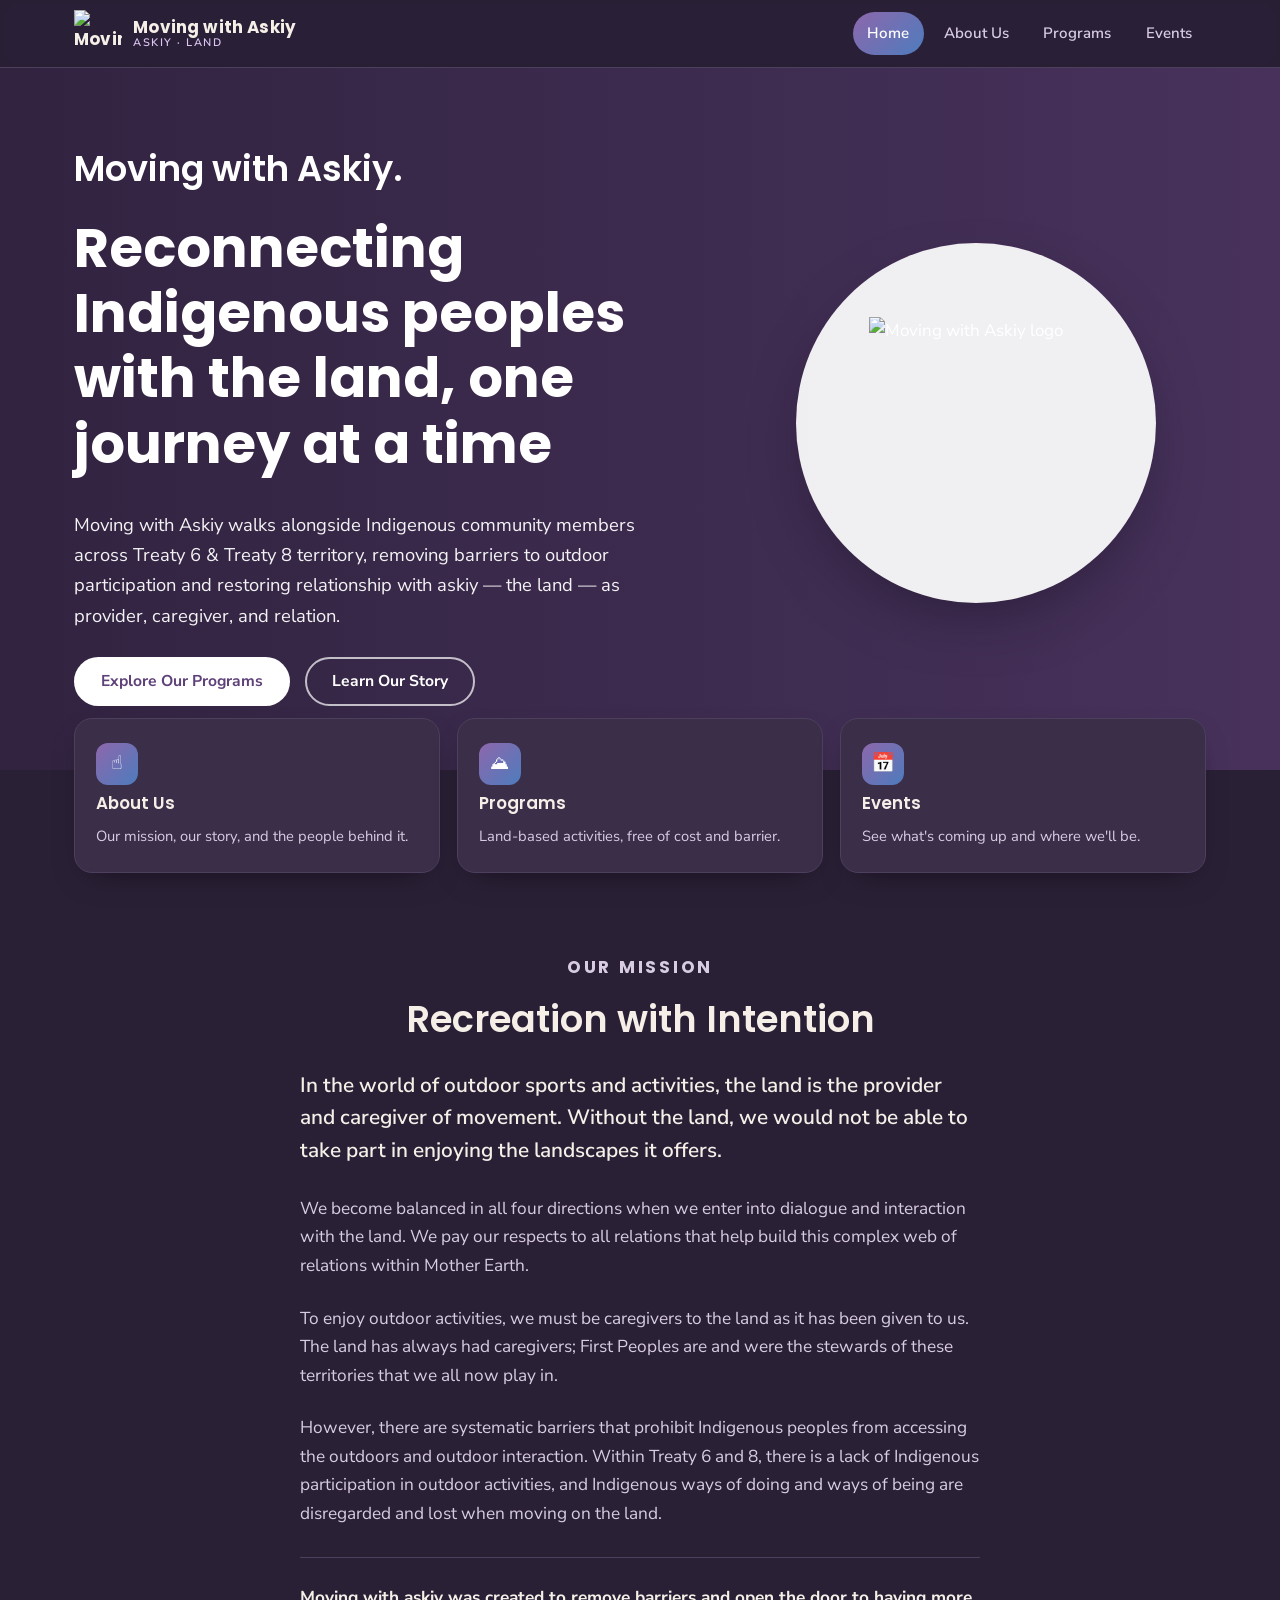
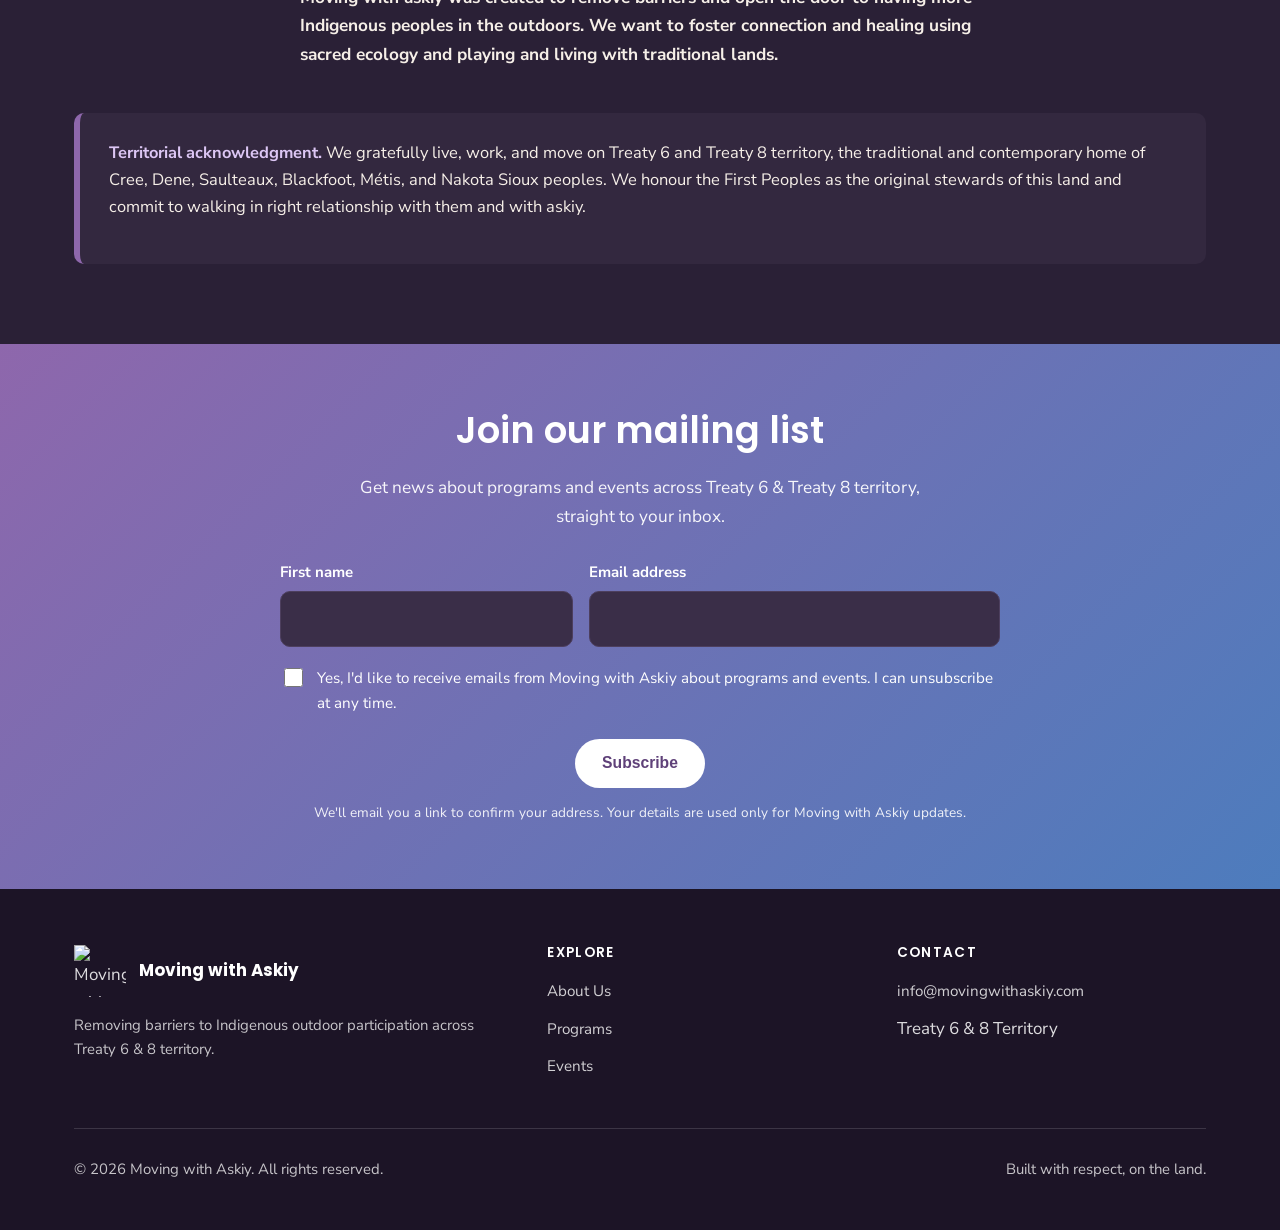
==== index.html @ f3b45a0d "Add site pages with mailing list sign-up - Add Home, About, Programs, Events and 404 pages sharing o" ====
<!DOCTYPE html>
<html lang="en">
<head>
<meta charset="UTF-8">
<meta name="viewport" content="width=device-width, initial-scale=1.0">
<title>Moving with Askiy — Reconnecting with the Land</title>
<meta name="description" content="Moving with Askiy removes barriers to Indigenous outdoor participation across Treaty 6 &amp; 8 territory, restoring Indigenous ways of being on the land.">
<link rel="icon" href="images/logo.png">
<link rel="preconnect" href="https://fonts.googleapis.com">
<link rel="preconnect" href="https://fonts.gstatic.com" crossorigin>
<link href="https://fonts.googleapis.com/css2?family=Poppins:wght@600;700&family=Nunito+Sans:wght@400;600;700;800&display=swap" rel="stylesheet">
<link rel="stylesheet" href="css/style.css">
</head>
<body>
<a class="skip-link" href="#main">Skip to main content</a>

<header class="site-header">
  <div class="container nav-wrap">
    <a class="brand" href="index.html">
      <img class="brand__logo" src="images/logo.png" alt="Moving with Askiy logo: a feather and mountain inside a circle, in a purple-to-blue gradient">
      <span class="brand__text-lines">
        Moving with Askiy
        <small>askiy &middot; land</small>
      </span>
    </a>
    <button class="nav-toggle" aria-expanded="false" aria-controls="primary-navigation" aria-label="Toggle navigation menu">
      <span></span><span></span><span></span>
    </button>
    <nav class="main-nav" id="primary-navigation" aria-label="Primary">
      <ul>
        <li><a href="index.html">Home</a></li>
        <li><a href="about.html">About Us</a></li>
        <li><a href="programs.html">Programs</a></li>
        <li><a href="events.html">Events</a></li>
      </ul>
    </nav>
  </div>
</header>

<main id="main">

  <!-- Hero ------------------------------------------------------------ -->
  <section class="hero">
    <div class="container hero__inner">
      <div class="hero__copy">
        <p class="hero__tagline">Moving with Askiy.</p>
        <h1>Reconnecting Indigenous peoples with the land, one journey at a time</h1>
        <p class="hero__lede">
          Moving with Askiy walks alongside Indigenous community members across
          Treaty&nbsp;6 &amp; Treaty&nbsp;8 territory, removing barriers to outdoor
          participation and restoring relationship with askiy &mdash; the land &mdash;
          as provider, caregiver, and relation.
        </p>
        <div class="hero__cta">
          <a class="btn btn--on-dark" href="programs.html">Explore Our Programs</a>
          <a class="btn btn--ghost-on-dark" href="about.html">Learn Our Story</a>
        </div>
      </div>
      <div class="hero__logo-wrap">
        <div class="hero__logo">
          <img src="images/logo.png" alt="Moving with Askiy logo">
        </div>
      </div>
    </div>
  </section>

  <!-- Quick nav --------------------------------------------------------- -->
  <div class="container quick-nav" data-reveal>
    <div class="quick-nav__grid">
      <a class="quick-nav__card" href="about.html">
        <span class="quick-nav__icon" aria-hidden="true">&#9757;</span>
        <h3>About Us</h3>
        <p>Our mission, our story, and the people behind it.</p>
      </a>
      <a class="quick-nav__card" href="programs.html">
        <span class="quick-nav__icon" aria-hidden="true">&#9968;</span>
        <h3>Programs</h3>
        <p>Land-based activities, free of cost and barrier.</p>
      </a>
      <a class="quick-nav__card" href="events.html">
        <span class="quick-nav__icon" aria-hidden="true">&#128197;</span>
        <h3>Events</h3>
        <p>See what's coming up and where we'll be.</p>
      </a>
    </div>
  </div>

  <!-- Mission ------------------------------------------------------------- -->
  <section class="section">
    <div class="container">
      <div class="section__head" data-reveal>
        <p class="eyebrow eyebrow--dark">Our Mission</p>
        <h2>Recreation with Intention</h2>
      </div>
      <div class="mission" data-reveal>
        <p class="mission__lead">
          In the world of outdoor sports and activities, the land is the provider and
          caregiver of movement. Without the land, we would not be able to take part
          in enjoying the landscapes it offers.
        </p>
        <p>
          We become balanced in all four directions when we enter into dialogue and
          interaction with the land. We pay our respects to all relations that help
          build this complex web of relations within Mother Earth.
        </p>
        <p>
          To enjoy outdoor activities, we must be caregivers to the land as it has
          been given to us. The land has always had caregivers; First Peoples are and
          were the stewards of these territories that we all now play in.
        </p>
        <p>
          However, there are systematic barriers that prohibit Indigenous peoples from
          accessing the outdoors and outdoor interaction. Within Treaty&nbsp;6 and&nbsp;8,
          there is a lack of Indigenous participation in outdoor activities, and
          Indigenous ways of doing and ways of being are disregarded and lost when
          moving on the land.
        </p>
        <p class="mission__closing">
          Moving with askiy was created to remove barriers and open the door to having
          more Indigenous peoples in the outdoors. We want to
          foster connection and healing using sacred ecology and playing and living
          with traditional lands.
        </p>
      </div>
      <div class="land-ack" data-reveal>
        <p class="mt-0">
          <strong>Territorial acknowledgment.</strong> We gratefully live, work, and
          move on Treaty&nbsp;6 and Treaty&nbsp;8 territory, the traditional and
          contemporary home of Cree, Dene, Saulteaux, Blackfoot, Métis, and Nakota
          Sioux peoples. We honour the First Peoples as the original stewards of
          this land and commit to walking in right relationship with them and
          with askiy.
        </p>
      </div>
    </div>
  </section>

  <!-- Values --------------------------------------------------------------- -->
 

  <!-- Mailing list sign-up ------------------------------------------------ -->
  <section class="signup" id="join" aria-labelledby="signup-title">
    <div class="container">
      <h2 id="signup-title">Join our mailing list</h2>
      <p class="signup__lede">Get news about programs and events across Treaty&nbsp;6 &amp; Treaty&nbsp;8 territory, straight to your inbox.</p>
      <form class="signup__form" data-signup novalidate>
        <div class="signup__row">
          <div>
            <label for="signup-name">First name</label>
            <input id="signup-name" name="firstName" type="text" autocomplete="given-name" maxlength="60" required aria-describedby="signup-name-error">
            <p class="signup__error" id="signup-name-error" hidden></p>
          </div>
          <div>
            <label for="signup-email">Email address</label>
            <input id="signup-email" name="email" type="email" inputmode="email" autocomplete="email" maxlength="254" required aria-describedby="signup-email-error">
            <p class="signup__error" id="signup-email-error" hidden></p>
          </div>
        </div>
        <div class="signup__hp" aria-hidden="true">
          <label>Leave this field empty <input name="website" type="text" tabindex="-1" autocomplete="off"></label>
        </div>
        <label class="signup__consent" for="signup-consent">
          <input id="signup-consent" name="consent" type="checkbox" required aria-describedby="signup-consent-error">
          <span class="signup__consent-text">Yes, I'd like to receive emails from Moving with Askiy about programs and events. I can unsubscribe at any time.</span>
        </label>
        <p class="signup__error" id="signup-consent-error" hidden></p>
        <div class="signup__actions">
          <button class="btn btn--on-dark" type="submit">Subscribe</button>
          <p class="signup__status" role="status" aria-live="polite" hidden></p>
          <p class="signup__fineprint">We'll email you a link to confirm your address. Your details are used only for Moving with Askiy updates.</p>
        </div>
      </form>
      <p class="signup__success" role="status" tabindex="-1" hidden></p>
    </div>
  </section>

</main>

<footer class="site-footer">
  <div class="container">
    <div class="footer-grid">
      <div>
        <div class="footer-brand">
          <img src="images/logo.png" alt="Moving with Askiy logo">
          <span>Moving with Askiy</span>
        </div>
        <p>Removing barriers to Indigenous outdoor participation across Treaty 6 &amp; 8 territory.</p>
      </div>
      <div>
        <h4>Explore</h4>
        <ul>
          <li><a href="about.html">About Us</a></li>
          <li><a href="programs.html">Programs</a></li>
          <li><a href="events.html">Events</a></li>
        </ul>
      </div>
      <div>
        <h4>Contact</h4>
        <ul>
          <li><a href="mailto:info@movingwithaskiy.com">info@movingwithaskiy.com</a></li>
          <li>Treaty 6 &amp; 8 Territory</li>
        </ul>
      </div>
    </div>
    <div class="footer-bottom">
      <p>&copy; <span id="year">2026</span> Moving with Askiy. All rights reserved.</p>
      <p>Built with respect, on the land.</p>
    </div>
  </div>
</footer>

<script src="js/main.js"></script>
</body>
</html>
---- css/style.css ----
/* ==========================================================================
   Moving with Askiy — stylesheet
   Palette: purple #8e67ac, blue #4d7cbd, gradient between the two.
   ========================================================================== */

:root {
  /* Brand palette (as specified) */
  --purple: #8e67ac;
  --blue: #4d7cbd;
  --gradient: linear-gradient(135deg, var(--purple) 0%, var(--blue) 100%);
  --gradient-soft: linear-gradient(135deg, rgba(142, 103, 172, 0.12) 0%, rgba(77, 124, 189, 0.12) 100%);

  /* Deeper tones derived from the brand colors, used where text needs
     AA contrast on light backgrounds (buttons, links, headings). */
  --purple-deep: #5f4179;
  --blue-deep: #2f527f;

  /* Page colors: a deep plum page with warm cream text. This is a dark theme,
     so every text and surface color below is chosen against the plum. To try
     another palette, change only this block (theme-preview.html shows options). */
  --ink: #f6efe8;                      /* main text (warm cream) */
  --ink-soft: #d8cce3;                 /* secondary text */
  --bg: #2a2036;                       /* page background */
  --bg-glass: rgba(42, 32, 54, 0.92);  /* sticky header, slightly see-through */
  --sand: #33283f;                     /* alternating sections, callouts */
  --sand-line: #4d3f5e;
  --surface: #3a2e48;                  /* cards and form fields */
  --line: #4d3f5e;                     /* hairlines and card borders */
  --footer-bg: #1c1426;                /* darker plum, sets the footer apart */

  /* Text accent used on the page background (links, eyebrows, labels). */
  --accent: #dcc6f4;
  --accent-hover: #b9d0f5;

  --shadow: 0 12px 32px -16px rgba(0, 0, 0, 0.6);
  --shadow-sm: 0 4px 14px -8px rgba(0, 0, 0, 0.5);
  --radius: 18px;
  --radius-sm: 10px;
  --content-width: 1180px;
  --focus-ring: 3px solid #dcc6f4;
  color-scheme: dark; /* scrollbars and built-in form controls match the plum page */
}

*,
*::before,
*::after {
  box-sizing: border-box;
}

html {
  scroll-behavior: smooth;
  -webkit-text-size-adjust: 100%;
}

@media (prefers-reduced-motion: reduce) {
  html {
    scroll-behavior: auto;
  }
  *,
  *::before,
  *::after {
    animation-duration: 0.001ms !important;
    animation-iteration-count: 1 !important;
    transition-duration: 0.001ms !important;
    scroll-behavior: auto !important;
  }
}

body {
  margin: 0;
  font-family: "Nunito Sans", "Segoe UI", system-ui, -apple-system, sans-serif;
  color: var(--ink);
  background: var(--bg);
  line-height: 1.65;
  font-size: 1.0625rem;
}

h1, h2, h3, h4 {
  font-family: "Poppins", "Segoe UI", system-ui, sans-serif;
  line-height: 1.2;
  margin: 0 0 0.6em;
  color: var(--ink);
  font-weight: 600;
}

h1 { font-size: clamp(2.1rem, 4.5vw, 3.4rem); font-weight: 700; }
h2 { font-size: clamp(1.6rem, 3vw, 2.3rem); }
h3 { font-size: 1.3rem; }

p { margin: 0 0 1.1em; }

a {
  color: var(--accent);
  text-decoration-thickness: 2px;
  text-underline-offset: 3px;
}

a:hover { color: var(--accent-hover); }

img { max-width: 100%; display: block; }

ul, ol { padding-left: 1.3em; }

:focus-visible {
  outline: var(--focus-ring);
  outline-offset: 3px;
  border-radius: 4px;
}

.container {
  width: 100%;
  max-width: var(--content-width);
  margin-inline: auto;
  padding-inline: 1.5rem;
}

/* Skip link ---------------------------------------------------------- */
.skip-link {
  position: absolute;
  left: 1rem;
  top: -60px;
  background: var(--footer-bg);
  color: #fff;
  padding: 0.7em 1.2em;
  border-radius: var(--radius-sm);
  z-index: 1000;
  transition: top 0.2s ease;
}
.skip-link:focus {
  top: 1rem;
}

/* Header / Nav --------------------------------------------------------- */
.site-header {
  position: sticky;
  top: 0;
  z-index: 100;
  background: var(--bg-glass);
  backdrop-filter: saturate(160%) blur(10px);
  border-bottom: 1px solid var(--line);
}

.nav-wrap {
  display: flex;
  align-items: center;
  justify-content: space-between;
  gap: 1rem;
  padding-block: 0.6rem;
}

.brand {
  display: flex;
  align-items: center;
  gap: 0.7rem;
  font-family: "Poppins", sans-serif;
  font-weight: 700;
  color: var(--ink);
  text-decoration: none;
  font-size: 1.05rem;
  letter-spacing: 0.01em;
}
.brand:hover { color: var(--ink); }

.brand__logo {
  height: 48px;
  width: 48px;
  object-fit: contain;
}

.brand__text-lines { display: flex; flex-direction: column; line-height: 1.15; }
.brand__text-lines small {
  font-family: "Nunito Sans", sans-serif;
  font-weight: 600;
  font-size: 0.68rem;
  letter-spacing: 0.14em;
  text-transform: uppercase;
  color: var(--accent);
}

.nav-toggle {
  display: none;
  background: none;
  border: 2px solid var(--purple);
  border-radius: var(--radius-sm);
  padding: 0.45rem 0.6rem;
  cursor: pointer;
}
.nav-toggle span {
  display: block;
  width: 22px;
  height: 2px;
  background: var(--ink);
  margin: 4px 0;
  border-radius: 2px;
}

.main-nav ul {
  list-style: none;
  display: flex;
  gap: 0.35rem;
  margin: 0;
  padding: 0;
  flex-wrap: wrap;
  align-items: center;
}

.main-nav a {
  display: inline-block;
  padding: 0.55rem 0.9rem;
  border-radius: 999px;
  color: var(--ink-soft);
  text-decoration: none;
  font-weight: 600;
  font-size: 0.94rem;
  transition: background 0.2s ease, color 0.2s ease;
}

.main-nav a:hover { background: var(--gradient-soft); color: var(--ink); }

.main-nav a[aria-current="page"] {
  background: var(--gradient);
  color: #fff;
}

.main-nav .btn { margin-left: 0.35rem; }

@media (max-width: 860px) {
  .nav-toggle { display: inline-flex; flex-direction: column; }
  .main-nav {
    position: absolute;
    inset-inline: 0;
    top: 100%;
    background: var(--bg);
    border-bottom: 1px solid var(--line);
    display: none;
    padding: 1rem 1.5rem 1.5rem;
  }
  .main-nav.is-open { display: block; }
  .main-nav ul { flex-direction: column; align-items: stretch; gap: 0.3rem; }
  .main-nav a { display: block; text-align: left; }
  .main-nav .btn { margin-left: 0; margin-top: 0.4rem; text-align: center; }
}

/* Buttons ---------------------------------------------------------------- */
.btn {
  display: inline-flex;
  align-items: center;
  justify-content: center;
  gap: 0.5em;
  padding: 0.85em 1.6em;
  border-radius: 999px;
  font-weight: 700;
  font-size: 0.98rem;
  text-decoration: none;
  border: 2px solid transparent;
  cursor: pointer;
  transition: transform 0.15s ease, box-shadow 0.15s ease, background 0.2s ease, color 0.2s ease;
  line-height: 1.2;
}
.btn:hover { transform: translateY(-2px); }

.btn--primary {
  background: var(--gradient);
  color: #fff;
  box-shadow: var(--shadow-sm);
}
.btn--primary:hover { color: #fff; box-shadow: var(--shadow); }

.btn--outline {
  background: transparent;
  border-color: var(--accent);
  color: var(--accent);
}
.btn--outline:hover { background: var(--purple-deep); color: #fff; }

.btn--on-dark {
  background: #fff;
  color: var(--purple-deep);
}
.btn--on-dark:hover { background: var(--footer-bg); color: #fff; }

.btn--ghost-on-dark {
  background: transparent;
  border-color: rgba(255,255,255,0.7);
  color: #fff;
}
.btn--ghost-on-dark:hover { background: rgba(255,255,255,0.16); color: #fff; }

.btn--sm { padding: 0.6em 1.2em; font-size: 0.88rem; }

/* Page header / hero band (used on interior pages) ------------------------ */
.page-hero {
  background: var(--gradient);
  color: #fff;
  padding: 4.5rem 0 3.5rem;
  position: relative;
  overflow: hidden;
}
.page-hero::after {
  content: "";
  position: absolute;
  inset: 0;
  background-image: url("../images/mountain-motif.svg");
  background-repeat: no-repeat;
  background-position: bottom;
  background-size: 100% auto;
  opacity: 0.5;
  pointer-events: none;
}
.page-hero .container { position: relative; z-index: 1; }
.page-hero h1 { color: #fff; margin-bottom: 0.4em; }
.page-hero p.lede {
  max-width: 62ch;
  font-size: 1.15rem;
  color: rgba(255,255,255,0.94);
}
.eyebrow {
  display: inline-block;
  font-family: "Poppins", sans-serif;
  text-transform: uppercase;
  letter-spacing: 0.16em;
  font-size: 0.75rem;
  font-weight: 700;
  color: rgba(255,255,255,0.85);
  margin-bottom: 0.9em;
}
.eyebrow--dark { color: var(--accent); }

/* Hero (home) -------------------------------------------------------------- */
.hero {
  position: relative;
  /* The dark overlay keeps the white text at AA contrast over the bright sky;
     it is heaviest on the left where the copy sits. */
  background:
    linear-gradient(90deg, rgba(36, 27, 48, 0.78) 0%, rgba(36, 27, 48, 0.55) 60%, rgba(36, 27, 48, 0.4) 100%),
    url("../images/mountains_photo_hero.jpg") center 60% / cover no-repeat,
    var(--purple-deep);
  color: #fff;
  overflow: hidden;
  padding-top: 4.5rem;
}
.hero__inner {
  position: relative;
  z-index: 1;
  display: grid;
  grid-template-columns: 1.15fr 0.85fr;
  gap: 3rem;
  align-items: center;
  padding-bottom: 4rem;
}
.hero__logo-wrap {
  display: flex;
  justify-content: center;
}
.hero__logo {
  background: rgba(255,255,255,0.92);
  border-radius: 50%;
  /* The logo artwork (mark + wordmark) is a near-square image, so a square
     inscribed in this circle can only use ~70.7% of the circle's diameter
     without its corners poking past the edge. Padding of ~16% per side
     keeps the whole logo, including the wordmark, safely inside the circle. */
  padding: 16%;
  overflow: hidden;
  width: min(360px, 80%);
  aspect-ratio: 1 / 1;
  box-shadow: 0 25px 60px -20px rgba(20, 14, 30, 0.55);
}
.hero__logo img { width: 100%; height: 100%; object-fit: contain; }

.hero h1 { color: #fff; }
.hero__tagline {
  font-family: "Poppins", sans-serif;
  font-weight: 600;
  font-size: clamp(1.6rem, 3.4vw, 2.2rem);
  color: #fff;
  margin-bottom: 0.5em;
}
.hero__lede {
  font-size: 1.15rem;
  max-width: 56ch;
  color: rgba(255,255,255,0.94);
}
.hero__cta { display: flex; gap: 0.9rem; flex-wrap: wrap; margin-top: 1.6rem; }

@media (max-width: 860px) {
  .hero {
    background:
      linear-gradient(rgba(36, 27, 48, 0.65), rgba(36, 27, 48, 0.65)),
      url("../images/mountains_photo_hero.jpg") center 60% / cover no-repeat,
      var(--purple-deep);
  }
  .hero__inner { grid-template-columns: 1fr; text-align: center; padding-bottom: 3rem; }
  .hero__lede { margin-inline: auto; }
  .hero__cta { justify-content: center; }
}

/* Quick nav cards ----------------------------------------------------------- */
.quick-nav {
  margin-top: -3.25rem;
  position: relative;
  z-index: 3;
}
.quick-nav__grid {
  display: grid;
  grid-template-columns: repeat(3, 1fr);
  gap: 1.1rem;
}
.quick-nav__card {
  background: var(--surface);
  border-radius: var(--radius);
  padding: 1.5rem 1.3rem;
  box-shadow: var(--shadow);
  text-decoration: none;
  color: var(--ink);
  display: flex;
  flex-direction: column;
  gap: 0.5rem;
  border: 1px solid var(--line);
  transition: transform 0.2s ease, box-shadow 0.2s ease;
}
.quick-nav__card:hover {
  transform: translateY(-4px);
  box-shadow: 0 20px 40px -18px rgba(36,27,48,0.35);
  color: var(--ink);
}
.quick-nav__icon {
  width: 42px; height: 42px;
  border-radius: 12px;
  background: var(--gradient);
  display: flex; align-items: center; justify-content: center;
  color: #fff;
  font-size: 1.2rem;
}
.quick-nav__card h3 { margin-bottom: 0.15rem; font-size: 1.05rem; }
.quick-nav__card p { margin: 0; font-size: 0.92rem; color: var(--ink-soft); }

@media (max-width: 860px) {
  .quick-nav { margin-top: -2rem; }
  .quick-nav__grid { grid-template-columns: 1fr; }
}

/* Generic sections ----------------------------------------------------------- */
.section { padding: 5rem 0; }
.section--sand { background: var(--sand); border-block: 1px solid var(--sand-line); }
.section--tight { padding: 3.5rem 0; }

.section__head {
  max-width: 68ch;
  margin: 0 auto 2.75rem;
  text-align: center;
}
.section__head p { color: var(--ink-soft); font-size: 1.08rem; }
.section__head.align-left { margin-inline: 0; text-align: left; }

/* Mission statement: long-form copy, left-aligned for readability. */
.mission {
  max-width: 68ch;
  margin: -1rem auto 2.75rem;
}
.mission p {
  color: var(--ink-soft);
  font-size: 1.08rem;
  margin-bottom: 1.4em;
}
.mission .mission__lead {
  color: var(--ink);
  font-size: 1.3rem;
  font-weight: 600;
  line-height: 1.55;
}
.mission .mission__closing {
  color: var(--ink);
  font-weight: 700;
  margin: 1.8rem 0 0;
  padding-top: 1.6rem;
  border-top: 1px solid var(--line);
}

/* Mailing list sign-up (bottom of every page) ------------------------------- */
.signup {
  background: var(--gradient);
  color: #fff;
  padding: 4rem 0;
  text-align: center;
}
.signup h2 { color: #fff; }
.signup__lede {
  color: rgba(255,255,255,0.94);
  max-width: 60ch;
  margin-inline: auto;
  font-size: 1.08rem;
}
.signup__form {
  position: relative;
  max-width: 720px;
  margin: 1.8rem auto 0;
  text-align: left;
}
.signup__row {
  display: grid;
  grid-template-columns: 1fr 1.4fr;
  gap: 1rem;
}
@media (max-width: 640px) {
  .signup__row { grid-template-columns: 1fr; }
}
.signup label { color: #fff; }
/* The site-wide blue focus ring disappears on the gradient, so use white here. */
.signup input:focus,
.signup input:focus-visible,
.signup button:focus-visible {
  outline: 3px solid #fff;
  outline-offset: 2px;
}
.signup__consent {
  display: flex;
  gap: 0.7rem;
  align-items: flex-start;
  margin: 1.2rem 0 0;
  font-weight: 400;
  font-size: 0.95rem;
  cursor: pointer;
}
.signup__consent input {
  color-scheme: light; /* keep the native checkbox white so it shows on the gradient */
  flex: none;
  width: 1.2rem;
  height: 1.2rem;
  margin-top: 0.15em;
  padding: 0;
  accent-color: var(--purple-deep);
}
.signup__error,
.signup__status.is-error {
  display: inline-block;
  margin: 0.45rem 0 0;
  padding: 0.25em 0.65em;
  border-radius: 6px;
  background: #fff;
  color: #8f1d2c;
  font-size: 0.88rem;
  font-weight: 700;
}
.signup__error[hidden],
.signup__status[hidden],
.signup__success[hidden] { display: none; }
.signup__actions {
  display: flex;
  flex-direction: column;
  align-items: center;
  gap: 0.9rem;
  margin-top: 1.4rem;
  text-align: center;
}
.signup__actions p { margin: 0; }
.signup__status { font-weight: 700; }
.signup__fineprint { font-size: 0.85rem; color: rgba(255,255,255,0.9); }
.signup button[disabled] { opacity: 0.7; cursor: progress; transform: none; }
.signup__success {
  max-width: 52ch;
  margin: 1.8rem auto 0;
  font-size: 1.2rem;
  font-weight: 700;
}
/* Honeypot: off-screen so people never see it, but bots fill it in. */
.signup__hp {
  position: absolute;
  left: -9999px;
  width: 1px;
  height: 1px;
  overflow: hidden;
}

/* Values grid -------------------------------------------------------------- */
.values-grid {
  display: grid;
  grid-template-columns: repeat(auto-fit, minmax(230px, 1fr));
  gap: 1.5rem;
}
.value-card {
  background: var(--surface);
  border: 1px solid var(--line);
  border-radius: var(--radius);
  padding: 1.9rem 1.6rem;
  box-shadow: var(--shadow-sm);
}
.value-card__icon {
  width: 52px; height: 52px;
  border-radius: 14px;
  background: var(--gradient-soft);
  display: flex; align-items: center; justify-content: center;
  font-size: 1.5rem;
  margin-bottom: 1rem;
}
.value-card h3 { font-size: 1.12rem; margin-bottom: 0.4rem; }
.value-card p { margin: 0; color: var(--ink-soft); font-size: 0.97rem; }

/* Cards grid (programs, resources, team, news) ---------------------------- */
.card-grid {
  display: grid;
  grid-template-columns: repeat(auto-fit, minmax(270px, 1fr));
  gap: 1.75rem;
}

.card {
  background: var(--surface);
  border-radius: var(--radius);
  border: 1px solid var(--line);
  overflow: hidden;
  box-shadow: var(--shadow-sm);
  display: flex;
  flex-direction: column;
}
.card__media {
  height: 8px;
  background: var(--gradient);
}
.card__body { padding: 1.6rem 1.5rem 1.8rem; flex: 1; display: flex; flex-direction: column; }
.card__icon {
  width: 48px; height: 48px;
  border-radius: 12px;
  background: var(--gradient-soft);
  display: flex; align-items: center; justify-content: center;
  font-size: 1.35rem;
  margin-bottom: 1rem;
}
.card h3 { font-size: 1.15rem; margin-bottom: 0.5rem; }
.card p { color: var(--ink-soft); font-size: 0.97rem; }
.card .tags { display: flex; flex-wrap: wrap; gap: 0.4rem; margin-top: auto; padding-top: 0.9rem; }
.tag {
  font-size: 0.76rem;
  font-weight: 700;
  text-transform: uppercase;
  letter-spacing: 0.04em;
  padding: 0.3em 0.7em;
  border-radius: 999px;
  background: var(--sand);
  color: var(--accent);
  border: 1px solid var(--sand-line);
}

/* Feature list (barrier-breaking approach) --------------------------------- */
.feature-list {
  display: grid;
  grid-template-columns: repeat(auto-fit, minmax(230px, 1fr));
  gap: 1.5rem;
}
.feature-list__item {
  display: flex;
  gap: 1rem;
  align-items: flex-start;
}
.feature-list__icon {
  flex: none;
  width: 40px; height: 40px;
  border-radius: 50%;
  background: var(--gradient);
  color: #fff;
  display: flex; align-items: center; justify-content: center;
  font-weight: 700;
}
.feature-list__item h3 { font-size: 1.02rem; margin-bottom: 0.25rem; }
.feature-list__item p { margin: 0; font-size: 0.95rem; color: var(--ink-soft); }

/* Two column layout -------------------------------------------------------- */
.two-col {
  display: grid;
  grid-template-columns: 1.1fr 0.9fr;
  gap: 3rem;
  align-items: center;
}
@media (max-width: 860px) {
  .two-col { grid-template-columns: 1fr; }
}

/* About page: mission text beside a photo. The photo follows the reader down the
   long text on wide screens, and leads the section on phones. */
.two-col--top { align-items: start; }
.mission--side { max-width: none; margin: 0; }
/* Bold phrases pick up the darker text color so the emphasis actually reads;
   the closing paragraph is regular weight here so its bold phrases stand out. */
.mission--side strong { color: var(--ink); font-weight: 700; }
.mission--side .mission__closing { font-weight: 400; }
.mission-figure {
  margin: 0;
  position: sticky;
  top: 6rem;
}
.mission-figure img {
  width: 100%;
  height: auto;
  border-radius: var(--radius);
  box-shadow: var(--shadow);
}
@media (max-width: 860px) {
  .mission-figure { position: static; order: -1; }
  .mission-figure img { aspect-ratio: 16 / 10; object-fit: cover; }
}

.figure-card {
  background: var(--surface);
  border: 1px solid var(--line);
  border-radius: var(--radius);
  padding: 2.5rem;
  box-shadow: var(--shadow-sm);
  text-align: center;
}
.figure-card img { max-width: 220px; margin-inline: auto; }

/* Team ---------------------------------------------------------------------- */
.team-grid {
  display: grid;
  grid-template-columns: repeat(auto-fit, minmax(230px, 1fr));
  gap: 1.75rem;
}
.team-card {
  text-align: center;
  background: var(--surface);
  border: 1px solid var(--line);
  border-radius: var(--radius);
  padding: 2rem 1.4rem;
  box-shadow: var(--shadow-sm);
}
.team-card__avatar {
  width: 96px; height: 96px;
  border-radius: 50%;
  margin: 0 auto 1rem;
  background: var(--gradient);
  display: flex; align-items: center; justify-content: center;
  color: #fff;
  font-family: "Poppins", sans-serif;
  font-weight: 700;
  font-size: 1.4rem;
}
.team-card h3 { margin-bottom: 0.15rem; font-size: 1.08rem; }
.team-card .role { color: var(--accent); font-weight: 700; font-size: 0.88rem; margin-bottom: 0.6rem; }
.team-card p.bio { font-size: 0.92rem; color: var(--ink-soft); margin: 0; }

.placeholder-note {
  border: 1.5px dashed var(--purple);
  background: var(--gradient-soft);
  border-radius: var(--radius-sm);
  padding: 1rem 1.2rem;
  font-size: 0.92rem;
  color: var(--ink-soft);
  margin-bottom: 2rem;
}
.placeholder-note strong { color: var(--ink); }

/* Timeline / accordion style for accessibility details ----------------------- */
.detail-list {
  display: grid;
  gap: 1rem;
}
.detail-list > div {
  background: var(--surface);
  border: 1px solid var(--line);
  border-radius: var(--radius-sm);
  padding: 1.3rem 1.5rem;
}
.detail-list h3 { font-size: 1rem; margin-bottom: 0.3rem; }
.detail-list p { margin: 0; color: var(--ink-soft); font-size: 0.95rem; }

/* Resource list -------------------------------------------------------------- */
.resource-list { list-style: none; padding: 0; margin: 0; display: grid; gap: 1rem; }
.resource-list li {
  background: var(--surface);
  border: 1px solid var(--line);
  border-radius: var(--radius-sm);
  padding: 1.1rem 1.4rem;
}
.resource-list a { font-weight: 700; }
.resource-list p { margin: 0.3rem 0 0; color: var(--ink-soft); font-size: 0.93rem; }

/* Steps (stewardship guide) --------------------------------------------------- */
.steps { list-style: none; margin: 0; padding: 0; counter-reset: step; display: grid; gap: 1.25rem; }
.steps li {
  counter-increment: step;
  position: relative;
  padding-left: 3.2rem;
}
.steps li::before {
  content: counter(step);
  position: absolute;
  left: 0; top: 0;
  width: 2.2rem; height: 2.2rem;
  border-radius: 50%;
  background: var(--gradient);
  color: #fff;
  font-weight: 700;
  display: flex; align-items: center; justify-content: center;
  font-family: "Poppins", sans-serif;
}
.steps h3 { margin-bottom: 0.2rem; font-size: 1.02rem; }
.steps p { margin: 0; color: var(--ink-soft); }

/* Forms ----------------------------------------------------------------------- */
.form-grid {
  display: grid;
  gap: 1.2rem;
}
.form-row { display: grid; gap: 1.2rem; grid-template-columns: 1fr 1fr; }
@media (max-width: 640px) { .form-row { grid-template-columns: 1fr; } }

label {
  display: block;
  font-weight: 700;
  margin-bottom: 0.4rem;
  font-size: 0.94rem;
}
.required { color: var(--accent); }

input, textarea, select {
  width: 100%;
  font: inherit;
  padding: 0.75em 0.9em;
  border-radius: var(--radius-sm);
  border: 1.5px solid var(--line);
  background: var(--surface);
  color: var(--ink);
}
input:focus, textarea:focus, select:focus {
  outline: var(--focus-ring);
  outline-offset: 1px;
  border-color: var(--purple);
}
textarea { resize: vertical; min-height: 140px; }

.form-note { font-size: 0.88rem; color: var(--ink-soft); margin-top: 0.75rem; }

.contact-card {
  background: var(--gradient);
  color: #fff;
  border-radius: var(--radius);
  padding: 2.2rem;
}
.contact-card h3 { color: #fff; }
.contact-card a { color: #fff; }
.contact-card ul { list-style: none; padding: 0; margin: 1.2rem 0 0; display: grid; gap: 0.9rem; }
.contact-card li { display: flex; gap: 0.7rem; align-items: flex-start; }

/* Land acknowledgment block --------------------------------------------------- */
.land-ack {
  background: var(--sand);
  border-left: 6px solid var(--purple);
  border-radius: var(--radius-sm);
  padding: 1.6rem 1.8rem;
  font-size: 1.03rem;
  color: var(--ink);
}
.land-ack strong { color: var(--accent); }

/* Footer ----------------------------------------------------------------------- */
.site-footer {
  background: var(--footer-bg);
  color: rgba(255,255,255,0.85);
  padding: 3.5rem 0 2rem;
}
.footer-grid {
  display: grid;
  grid-template-columns: 1.4fr 1fr 1fr;
  gap: 2.5rem;
}
.footer-brand { display: flex; align-items: center; gap: 0.8rem; margin-bottom: 1rem; }
.footer-brand img { height: 52px; width: 52px; object-fit: contain; }
.footer-brand span { font-family: "Poppins", sans-serif; font-weight: 700; color: #fff; font-size: 1.05rem; }
.site-footer h4 {
  color: #fff;
  font-size: 0.85rem;
  text-transform: uppercase;
  letter-spacing: 0.1em;
  margin-bottom: 1rem;
}
.site-footer ul { list-style: none; padding: 0; margin: 0; display: grid; gap: 0.6rem; }
.site-footer a { color: rgba(255,255,255,0.8); text-decoration: none; font-size: 0.95rem; }
.site-footer a:hover { color: #fff; text-decoration: underline; }
.site-footer p { color: rgba(255,255,255,0.75); font-size: 0.93rem; }
.footer-bottom {
  margin-top: 3rem;
  padding-top: 1.75rem;
  border-top: 1px solid rgba(255,255,255,0.14);
  display: flex;
  justify-content: space-between;
  gap: 1rem;
  flex-wrap: wrap;
  font-size: 0.85rem;
  color: rgba(255,255,255,0.65);
}

@media (max-width: 860px) {
  .footer-grid { grid-template-columns: 1fr 1fr; }
}
@media (max-width: 520px) {
  .footer-grid { grid-template-columns: 1fr; }
}

/* Utility ------------------------------------------------------------------- */
.visually-hidden {
  position: absolute !important;
  width: 1px; height: 1px;
  padding: 0; margin: -1px;
  overflow: hidden;
  clip: rect(0,0,0,0);
  white-space: nowrap;
  border: 0;
}

.text-center { text-align: center; }
.mt-0 { margin-top: 0; }

/* Reveal-on-scroll is an opt-in enhancement: content is fully visible by
   default, and JS adds .js-reveal to <html> only once it's ready to also
   add .is-visible — so the page never depends on JS to be seen. */
.js-reveal [data-reveal] {
  opacity: 0;
  transform: translateY(16px);
  transition: opacity 0.6s ease, transform 0.6s ease;
}
.js-reveal [data-reveal].is-visible {
  opacity: 1;
  transform: translateY(0);
}
@media (prefers-reduced-motion: reduce) {
  .js-reveal [data-reveal] { opacity: 1; transform: none; }
}
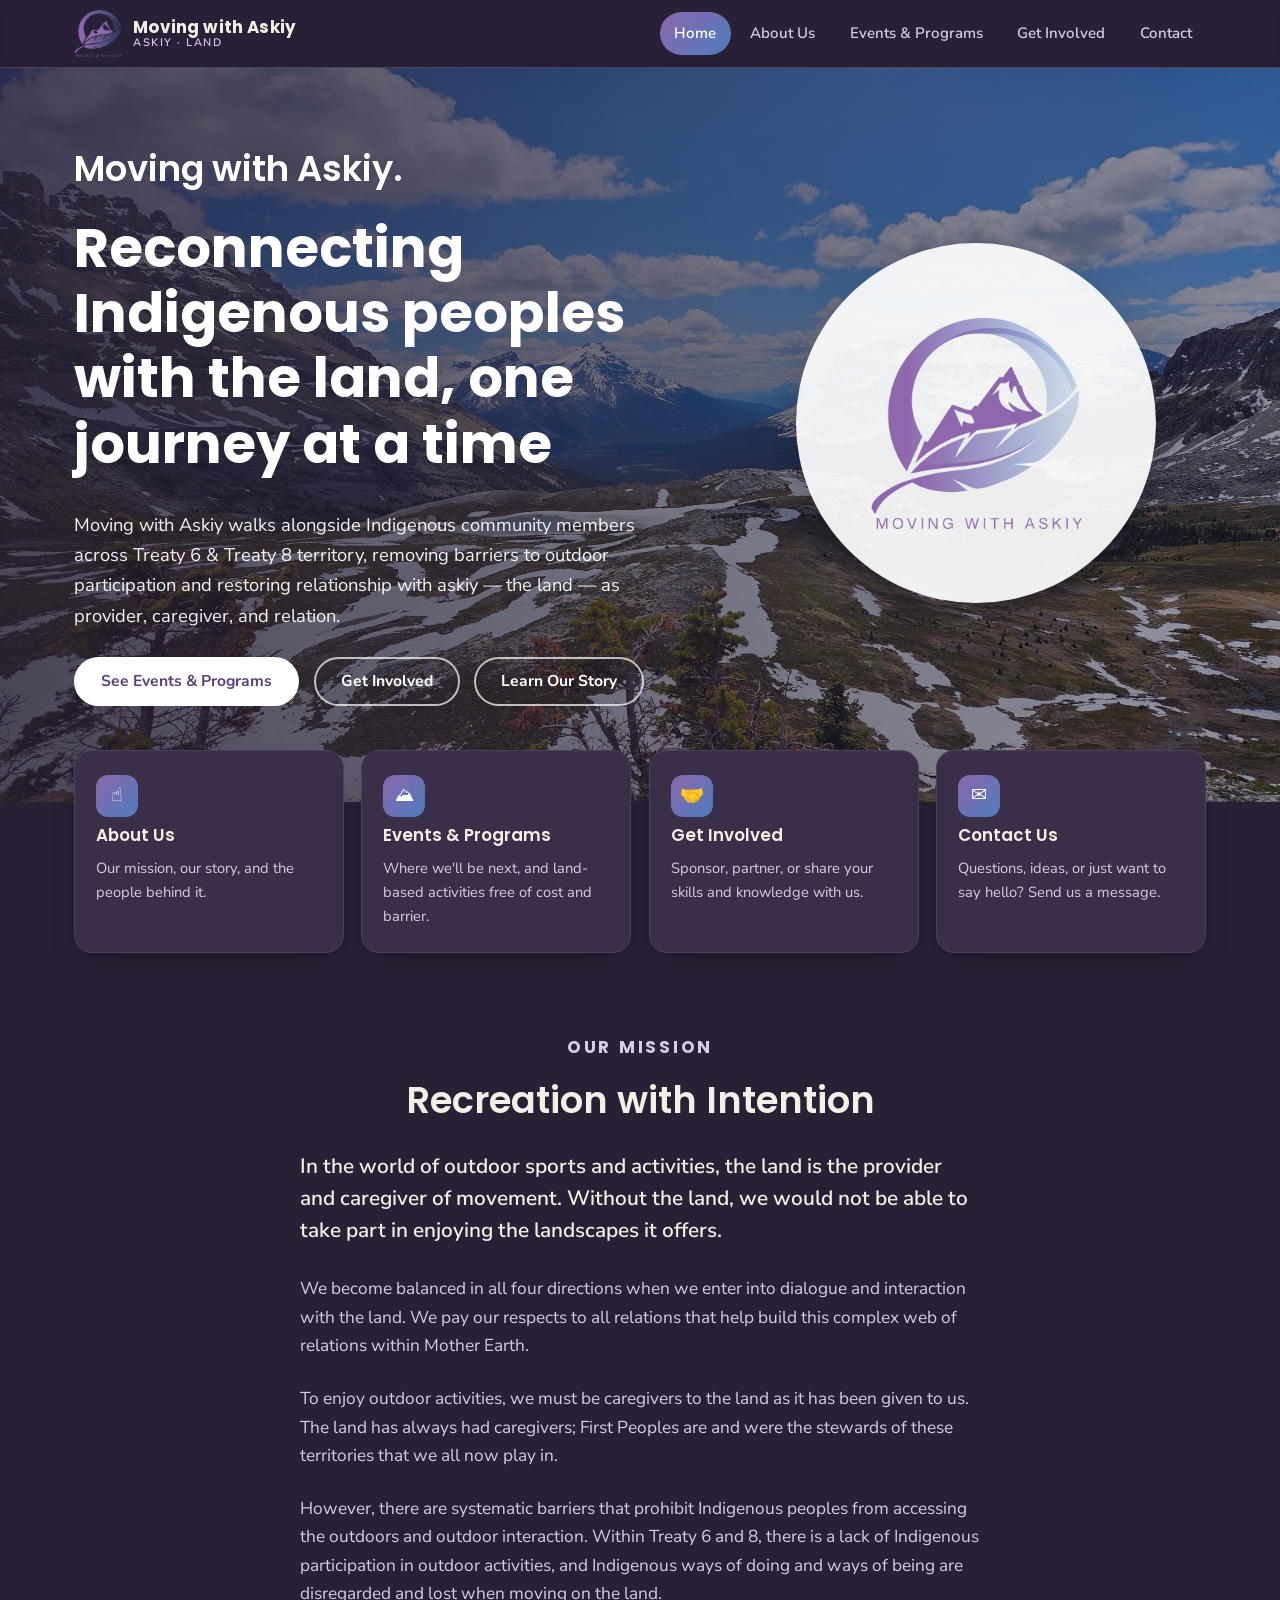
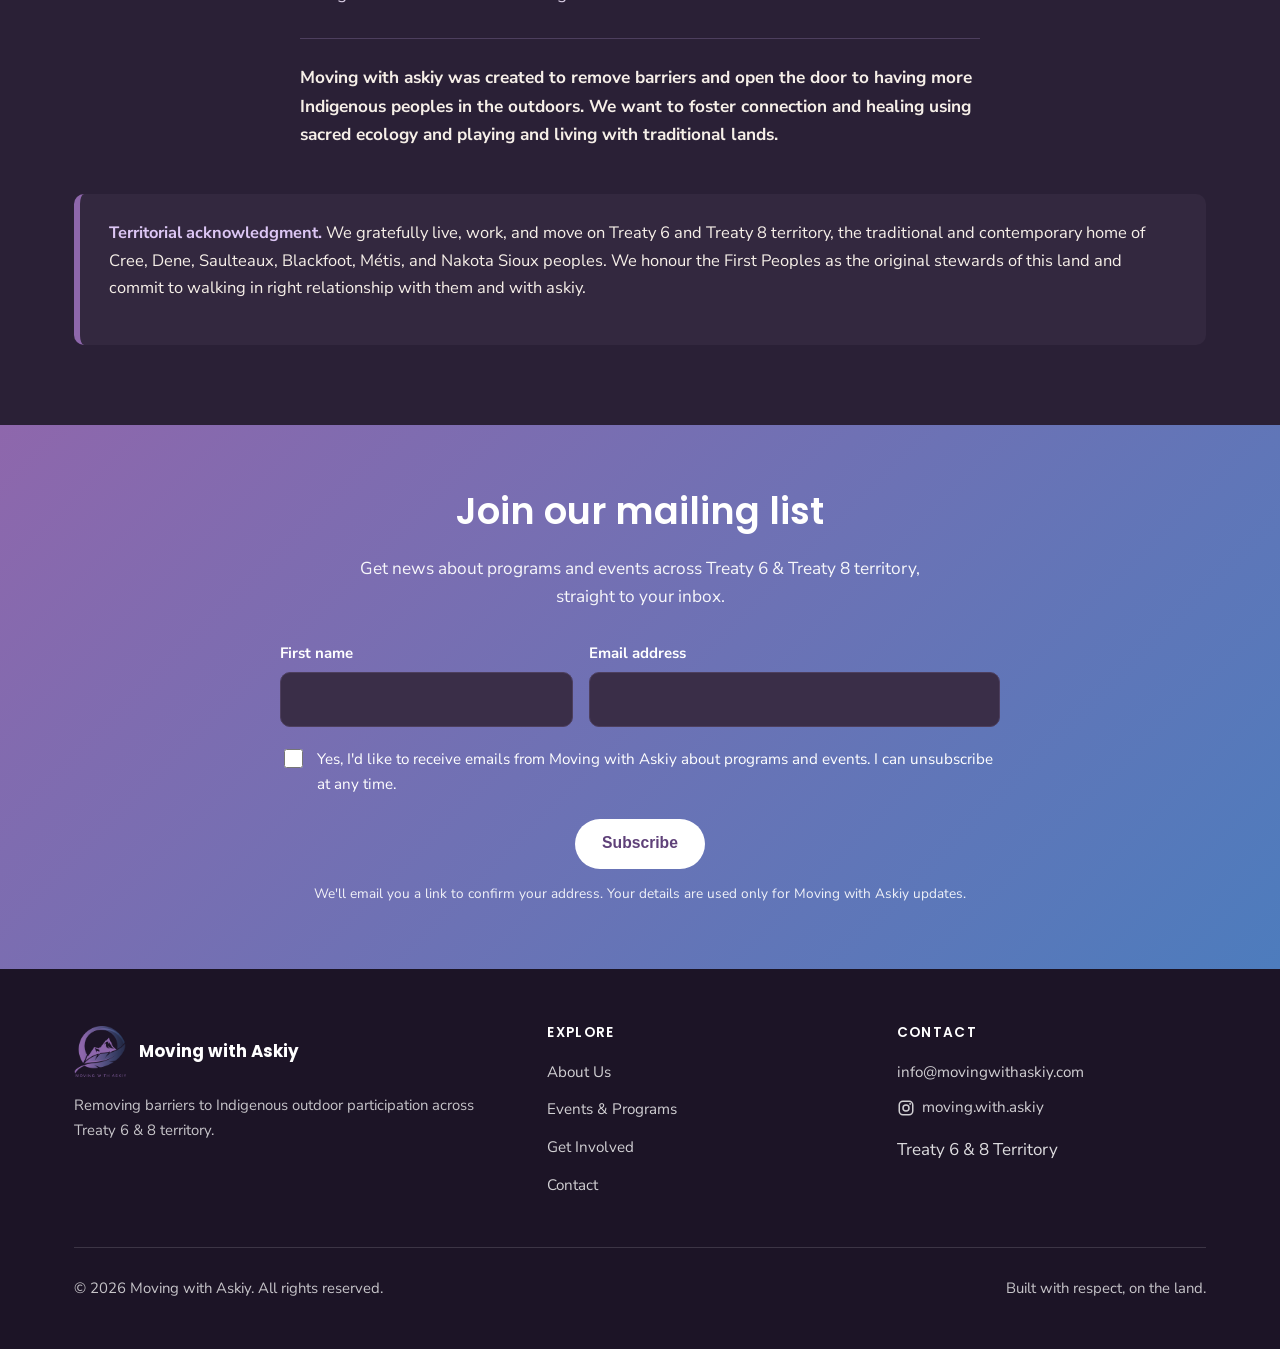
==== commit 35cc75bb: "added main pages, js file for mailing list,contact form, event card carousels, etc., image folders" ====
--- a/index.html
+++ b/index.html
@@ -9,7 +9,7 @@
 <link rel="preconnect" href="https://fonts.googleapis.com">
 <link rel="preconnect" href="https://fonts.gstatic.com" crossorigin>
 <link href="https://fonts.googleapis.com/css2?family=Poppins:wght@600;700&family=Nunito+Sans:wght@400;600;700;800&display=swap" rel="stylesheet">
-<link rel="stylesheet" href="css/style.css">
+<link rel="stylesheet" href="css/style.css?v=2026-10-17s">
 </head>
 <body>
 <a class="skip-link" href="#main">Skip to main content</a>
@@ -30,8 +30,9 @@
       <ul>
         <li><a href="index.html">Home</a></li>
         <li><a href="about.html">About Us</a></li>
-        <li><a href="programs.html">Programs</a></li>
-        <li><a href="events.html">Events</a></li>
+        <li><a href="programs.html">Events &amp; Programs</a></li>
+        <li><a href="get-involved.html">Get Involved</a></li>
+        <li><a href="contact.html">Contact</a></li>
       </ul>
     </nav>
   </div>
@@ -52,7 +53,8 @@
           as provider, caregiver, and relation.
         </p>
         <div class="hero__cta">
-          <a class="btn btn--on-dark" href="programs.html">Explore Our Programs</a>
+          <a class="btn btn--on-dark" href="programs.html">See Events &amp; Programs</a>
+          <a class="btn btn--ghost-on-dark" href="get-involved.html">Get Involved</a>
           <a class="btn btn--ghost-on-dark" href="about.html">Learn Our Story</a>
         </div>
       </div>
@@ -74,13 +76,18 @@
       </a>
       <a class="quick-nav__card" href="programs.html">
         <span class="quick-nav__icon" aria-hidden="true">&#9968;</span>
-        <h3>Programs</h3>
-        <p>Land-based activities, free of cost and barrier.</p>
-      </a>
-      <a class="quick-nav__card" href="events.html">
-        <span class="quick-nav__icon" aria-hidden="true">&#128197;</span>
-        <h3>Events</h3>
-        <p>See what's coming up and where we'll be.</p>
+        <h3>Events &amp; Programs</h3>
+        <p>Where we'll be next, and land-based activities free of cost and barrier.</p>
+      </a>
+      <a class="quick-nav__card" href="get-involved.html">
+        <span class="quick-nav__icon" aria-hidden="true">&#129309;</span>
+        <h3>Get Involved</h3>
+        <p>Sponsor, partner, or share your skills and knowledge with us.</p>
+      </a>
+      <a class="quick-nav__card" href="contact.html">
+        <span class="quick-nav__icon" aria-hidden="true">&#9993;</span>
+        <h3>Contact Us</h3>
+        <p>Questions, ideas, or just want to say hello? Send us a message.</p>
       </a>
     </div>
   </div>
@@ -190,14 +197,16 @@
         <h4>Explore</h4>
         <ul>
           <li><a href="about.html">About Us</a></li>
-          <li><a href="programs.html">Programs</a></li>
-          <li><a href="events.html">Events</a></li>
+          <li><a href="programs.html">Events &amp; Programs</a></li>
+          <li><a href="get-involved.html">Get Involved</a></li>
+          <li><a href="contact.html">Contact</a></li>
         </ul>
       </div>
       <div>
         <h4>Contact</h4>
         <ul>
           <li><a href="mailto:info@movingwithaskiy.com">info@movingwithaskiy.com</a></li>
+          <li><a class="footer-social" href="https://www.instagram.com/moving.with.askiy/" target="_blank" rel="noopener"><svg class="footer-social__icon" viewBox="0 0 24 24" width="18" height="18" aria-hidden="true" focusable="false"><rect x="3" y="3" width="18" height="18" rx="5" fill="none" stroke="currentColor" stroke-width="2"/><circle cx="12" cy="12" r="4" fill="none" stroke="currentColor" stroke-width="2"/><circle cx="17.5" cy="6.5" r="1.2" fill="currentColor"/></svg><span>moving.with.askiy</span><span class="visually-hidden"> on Instagram (opens in a new tab)</span></a></li>
           <li>Treaty 6 &amp; 8 Territory</li>
         </ul>
       </div>
@@ -209,6 +218,6 @@
   </div>
 </footer>
 
-<script src="js/main.js"></script>
+<script src="js/main.js?v=2026-10-17o"></script>
 </body>
 </html>
--- a/css/style.css
+++ b/css/style.css
@@ -307,6 +307,36 @@
   opacity: 0.5;
   pointer-events: none;
 }
+/* Photo headers: each page gets its own landscape photo (images/heroes/) under
+   the same dark overlay as the home hero, heaviest on the left where the text
+   sits, so the white copy keeps AA contrast. The gradient stays underneath as
+   the fallback while the photo loads. background-position's second value is
+   the photo's focal point inside the wide, short banner. */
+.page-hero--photo {
+  --hero-overlay: linear-gradient(90deg, rgba(36, 27, 48, 0.8) 0%, rgba(36, 27, 48, 0.58) 60%, rgba(36, 27, 48, 0.42) 100%);
+  background-color: var(--purple-deep);
+  background-size: cover;
+  background-repeat: no-repeat;
+  /* Taller than the plain header so more of each photo shows; the text sits
+     centred vertically in the extra space. */
+  min-height: clamp(480px, 75vh, 820px);
+  display: flex;
+  align-items: center;
+  padding: 5.5rem 0 5rem;
+}
+.page-hero--photo > .container { width: 100%; }
+.page-hero--photo::after { display: none; }
+/* Centered headers (404) get an even overlay instead of the left-weighted one. */
+.page-hero--photo.text-center { --hero-overlay: linear-gradient(rgba(36, 27, 48, 0.62), rgba(36, 27, 48, 0.62)); }
+@media (max-width: 860px) {
+  .page-hero--photo { --hero-overlay: linear-gradient(rgba(36, 27, 48, 0.68), rgba(36, 27, 48, 0.68)); }
+}
+.page-hero--about        { background-image: var(--hero-overlay), url("../images/heroes/about.jpg");        background-position: center, center 72%; }
+.page-hero--programs     { background-image: var(--hero-overlay), url("../images/heroes/programs.jpg");     background-position: center, center 58%; }
+.page-hero--get-involved { background-image: var(--hero-overlay), url("../images/heroes/get-involved.jpg"); background-position: center, center 68%; }
+.page-hero--contact      { background-image: var(--hero-overlay), url("../images/heroes/contact.jpg");      background-position: center, center 50%; }
+.page-hero--404          { background-image: var(--hero-overlay), url("../images/heroes/404.jpg");          background-position: center, center 58%; }
+
 .page-hero .container { position: relative; z-index: 1; }
 .page-hero h1 { color: #fff; margin-bottom: 0.4em; }
 .page-hero p.lede {
@@ -346,7 +376,8 @@
   grid-template-columns: 1.15fr 0.85fr;
   gap: 3rem;
   align-items: center;
-  padding-bottom: 4rem;
+  /* Extra room at the bottom because the quick-nav cards overlap the hero. */
+  padding-bottom: 6rem;
 }
 .hero__logo-wrap {
   display: flex;
@@ -402,8 +433,11 @@
 }
 .quick-nav__grid {
   display: grid;
-  grid-template-columns: repeat(3, 1fr);
+  grid-template-columns: repeat(4, 1fr);
   gap: 1.1rem;
+}
+@media (max-width: 1024px) {
+  .quick-nav__grid { grid-template-columns: repeat(2, 1fr); }
 }
 .quick-nav__card {
   background: var(--surface);
@@ -436,6 +470,8 @@
 
 @media (max-width: 860px) {
   .quick-nav { margin-top: -2rem; }
+}
+@media (max-width: 560px) {
   .quick-nav__grid { grid-template-columns: 1fr; }
 }
 
@@ -450,6 +486,9 @@
   text-align: center;
 }
 .section__head p { color: var(--ink-soft); font-size: 1.08rem; }
+/* Large section titles (Events & Programs page). */
+.section-title { font-size: clamp(2.6rem, 6vw, 4rem); line-height: 1.05; margin-bottom: 0.35em; }
+.section-subtitle { font-size: clamp(1.2rem, 2.2vw, 1.5rem); color: var(--accent); margin-bottom: 0.6em; }
 .section__head.align-left { margin-inline: 0; text-align: left; }
 
 /* Mission statement: long-form copy, left-aligned for readability. */
@@ -736,6 +775,65 @@
 .team-card .role { color: var(--accent); font-weight: 700; font-size: 0.88rem; margin-bottom: 0.6rem; }
 .team-card p.bio { font-size: 0.92rem; color: var(--ink-soft); margin: 0; }
 
+/* Leadership profiles, modelled on the Soul of Miistaki team page: one person
+   per row, each on its own dark panel that stands out from the plum page,
+   with a large photo on the left and the name (with pronouns), role, and bio
+   on the right. */
+.profile-list {
+  --panel-bg: #1c1426;
+  --panel-ink: var(--ink);
+  --panel-ink-soft: var(--ink-soft);
+  display: grid;
+  gap: 2.5rem;
+}
+.profile {
+  display: grid;
+  grid-template-columns: 298px minmax(0, 1fr);
+  gap: clamp(1.5rem, 5vw, 4.75rem);
+  align-items: start;
+  background: var(--panel-bg);
+  color: var(--panel-ink);
+  padding: clamp(1.5rem, 6vw, 5.5rem) clamp(1.25rem, 4vw, 4rem);
+  box-shadow: var(--shadow);
+}
+/* Every headshot displays at a fixed 298 x 479 (files are cropped to that
+   shape at 2x for sharpness on high-density screens). */
+.profile__photo {
+  width: 298px;
+  height: 479px;
+  object-fit: cover;
+}
+.profile__body { padding-top: clamp(0rem, 1.5vw, 1.5rem); }
+.profile__header { margin-bottom: 0.4rem; }
+.profile h3 {
+  margin: 0 0 clamp(1rem, 2.5vw, 2.25rem);
+  color: var(--panel-ink);
+  font-size: clamp(1.5rem, 3vw, 2.4rem);
+  font-weight: 600;
+  line-height: 1.2;
+}
+.profile__pronouns { font-weight: inherit; }
+.profile__role {
+  margin: 0;
+  color: var(--accent);
+  font-family: "Poppins", sans-serif;
+  font-weight: 600;
+  font-size: clamp(1.05rem, 1.8vw, 1.4rem);
+  line-height: 1.3;
+}
+.profile p.bio {
+  margin: 0;
+  color: var(--panel-ink-soft);
+  font-size: clamp(0.95rem, 1.2vw, 1.08rem);
+  line-height: 1.9;
+}
+.profile p.bio + p.bio { margin-top: 1.1rem; }
+
+@media (max-width: 600px) {
+  .profile { grid-template-columns: 1fr; }
+  .profile__photo { max-width: 100%; height: auto; aspect-ratio: 298 / 479; }
+}
+
 .placeholder-note {
   border: 1.5px dashed var(--purple);
   background: var(--gradient-soft);
@@ -838,6 +936,174 @@
 .contact-card a { color: #fff; }
 .contact-card ul { list-style: none; padding: 0; margin: 1.2rem 0 0; display: grid; gap: 0.9rem; }
 .contact-card li { display: flex; gap: 0.7rem; align-items: flex-start; }
+.contact-card__more { margin: 1.6rem 0 0; padding-top: 1.2rem; border-top: 1px solid rgba(255,255,255,0.3); }
+
+/* Contact form (contact.html) ---------------------------------------------- */
+.contact-form { margin-top: 1.4rem; }
+.contact-form__row {
+  display: grid;
+  grid-template-columns: 1fr 1fr;
+  gap: 1rem;
+}
+@media (max-width: 640px) {
+  .contact-form__row { grid-template-columns: 1fr; }
+}
+.contact-form__field { margin-bottom: 1.1rem; }
+.contact-form__optional { font-weight: 400; color: var(--ink-soft); }
+.contact-form__error,
+.contact-form__status.is-error {
+  margin: 0.45rem 0 0;
+  color: #ffb3bd;
+  font-size: 0.88rem;
+  font-weight: 700;
+}
+.contact-form__error[hidden],
+.contact-form__status[hidden],
+.contact-form__success[hidden] { display: none; }
+.contact-form__actions {
+  display: flex;
+  flex-wrap: wrap;
+  align-items: center;
+  gap: 1rem;
+  margin-top: 0.4rem;
+}
+.contact-form__actions p { margin: 0; }
+.contact-form__status { font-weight: 700; }
+.contact-form button[disabled] { opacity: 0.7; cursor: progress; transform: none; }
+.contact-form__success {
+  margin-top: 1.4rem;
+  padding: 1.4rem 1.5rem;
+  border-radius: var(--radius-sm);
+  background: var(--gradient-soft);
+  border: 1px solid var(--line);
+  font-size: 1.1rem;
+  font-weight: 700;
+}
+
+/* Event cards (templates/event-card.html) ------------------------------------
+   An optional photo carousel on top, then a title and short description.
+   The carousel is a scroll-snap strip, so it swipes and scrolls with no JS;
+   js/main.js adds arrows, dots, and arrow-key support when there are 2+ photos. */
+/* Two cards per row, one on phones. */
+.event-grid {
+  display: grid;
+  grid-template-columns: repeat(2, minmax(0, 1fr));
+  gap: 1.75rem;
+}
+@media (max-width: 720px) {
+  .event-grid { grid-template-columns: 1fr; }
+}
+.event-card {
+  display: flex;
+  flex-direction: column;
+  background: var(--surface);
+  border: 1px solid var(--line);
+  border-radius: var(--radius);
+  overflow: hidden;
+  box-shadow: var(--shadow-sm);
+}
+.event-card__body { padding: 1.4rem 1.5rem 1.6rem; }
+.event-card__title { font-size: 1.2rem; margin-bottom: 0.45rem; }
+.event-card__description { margin: 0; color: var(--ink-soft); font-size: 0.97rem; }
+
+.event-card__carousel { position: relative; background: var(--footer-bg); }
+.event-card__track {
+  display: flex;
+  aspect-ratio: 4 / 3;
+  overflow-x: auto;
+  scroll-snap-type: x mandatory;
+  scroll-behavior: smooth;
+  scrollbar-width: none;
+  overscroll-behavior-x: contain;
+}
+.event-card__track::-webkit-scrollbar { display: none; }
+.event-card__track:focus-visible { outline: var(--focus-ring); outline-offset: -3px; }
+.event-card__slide {
+  flex: 0 0 100%;
+  margin: 0;
+  scroll-snap-align: start;
+  scroll-snap-stop: always;
+}
+/* Photos fill the 4:3 frame; set object-position on an <img> to choose which
+   part of a tall or wide photo stays in view. */
+.event-card__slide img { width: 100%; height: 100%; object-fit: cover; }
+@media (prefers-reduced-motion: reduce) {
+  .event-card__track { scroll-behavior: auto; }
+}
+
+.event-card__nav {
+  position: absolute;
+  top: 50%;
+  transform: translateY(-50%);
+  width: 2.5rem; height: 2.5rem;
+  display: flex; align-items: center; justify-content: center;
+  border: 0;
+  border-radius: 50%;
+  background: rgba(28, 20, 38, 0.72);
+  color: #fff;
+  font-size: 1.4rem;
+  line-height: 1;
+  cursor: pointer;
+  transition: background 0.2s ease, opacity 0.2s ease;
+}
+.event-card__nav:hover { background: rgba(28, 20, 38, 0.92); }
+.event-card__nav:focus-visible { outline: 3px solid #fff; outline-offset: 2px; }
+.event-card__nav[disabled] { opacity: 0; pointer-events: none; }
+.event-card__nav--prev { left: 0.7rem; }
+.event-card__nav--next { right: 0.7rem; }
+.event-card__dots {
+  position: absolute;
+  left: 50%;
+  bottom: 0.7rem;
+  transform: translateX(-50%);
+  display: flex;
+  gap: 0.15rem;
+  padding: 0.2rem 0.35rem;
+  border-radius: 999px;
+  background: rgba(28, 20, 38, 0.55);
+}
+/* The dot is drawn small inside a larger button so it's easy to tap. */
+.event-card__dot {
+  width: 1.5rem; height: 1.5rem;
+  padding: 0;
+  border: 0;
+  background: none;
+  cursor: pointer;
+  display: flex; align-items: center; justify-content: center;
+}
+.event-card__dot::before {
+  content: "";
+  width: 0.5rem; height: 0.5rem;
+  border-radius: 50%;
+  background: rgba(255, 255, 255, 0.55);
+  transition: background 0.2s ease, transform 0.2s ease;
+}
+.event-card__dot[aria-current="true"]::before { background: #fff; transform: scale(1.25); }
+.event-card__dot:focus-visible { outline: 2px solid #fff; outline-offset: -2px; border-radius: 50%; }
+
+/* Hero / CTA button rows and the Get Involved call to action ----------------- */
+.page-jump {
+  display: flex;
+  flex-wrap: wrap;
+  gap: 0.8rem;
+  margin-top: 1.6rem;
+}
+.card__cta { margin: auto 0 0; padding-top: 0.9rem; font-weight: 700; }
+.card__cta a { color: var(--accent); text-decoration: none; }
+.card__cta a:hover { color: var(--accent-hover); text-decoration: underline; }
+.cta-panel {
+  background: var(--gradient);
+  color: #fff;
+  border-radius: var(--radius);
+  padding: clamp(2rem, 5vw, 3.5rem);
+  text-align: center;
+  box-shadow: var(--shadow);
+}
+.cta-panel h2 { color: #fff; }
+.cta-panel p { max-width: 60ch; margin-inline: auto; color: rgba(255,255,255,0.94); }
+.cta-panel .page-jump { justify-content: center; }
+.cta-panel__email { margin: 1.4rem auto 0; font-size: 0.95rem; }
+.cta-panel__email a { color: #fff; font-weight: 700; }
 
 /* Land acknowledgment block --------------------------------------------------- */
 .land-ack {
@@ -874,6 +1140,8 @@
 .site-footer ul { list-style: none; padding: 0; margin: 0; display: grid; gap: 0.6rem; }
 .site-footer a { color: rgba(255,255,255,0.8); text-decoration: none; font-size: 0.95rem; }
 .site-footer a:hover { color: #fff; text-decoration: underline; }
+.footer-social { display: inline-flex; align-items: center; gap: 0.45rem; }
+.footer-social__icon { flex: none; }
 .site-footer p { color: rgba(255,255,255,0.75); font-size: 0.93rem; }
 .footer-bottom {
   margin-top: 3rem;
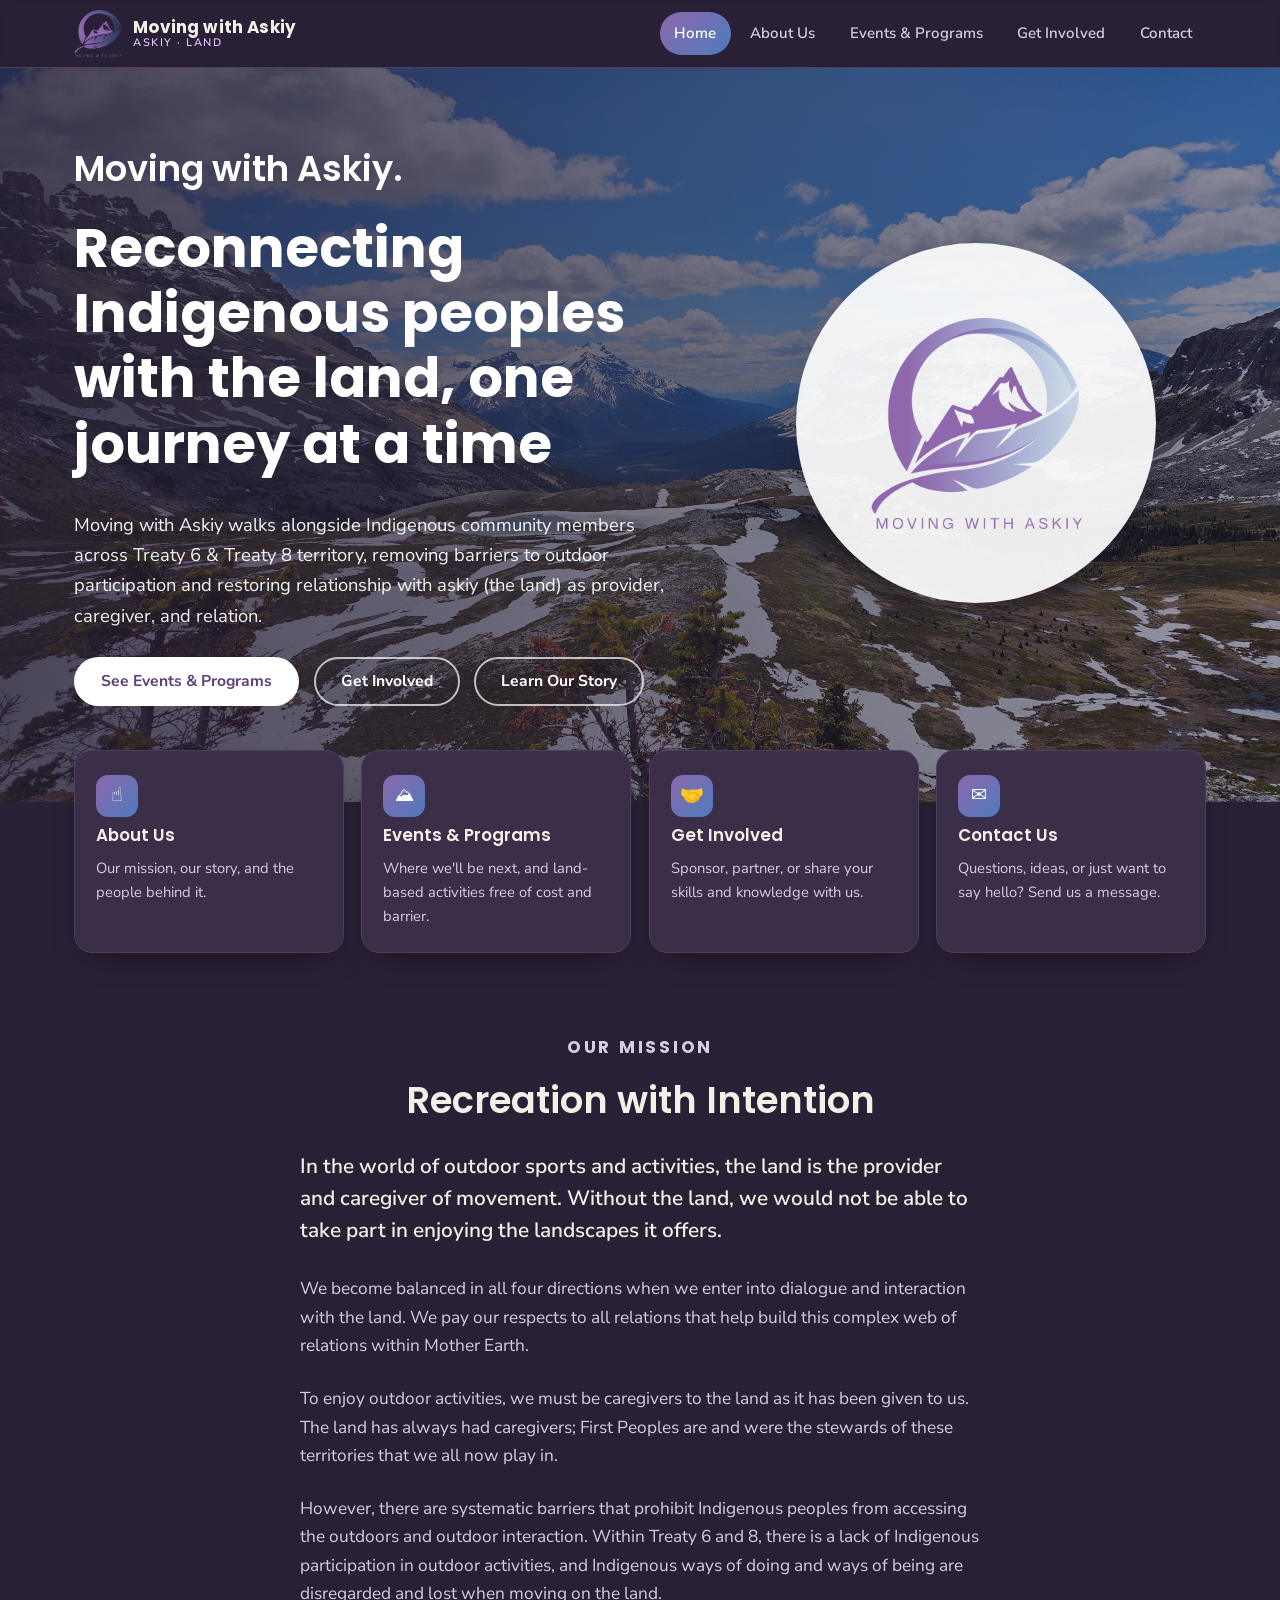
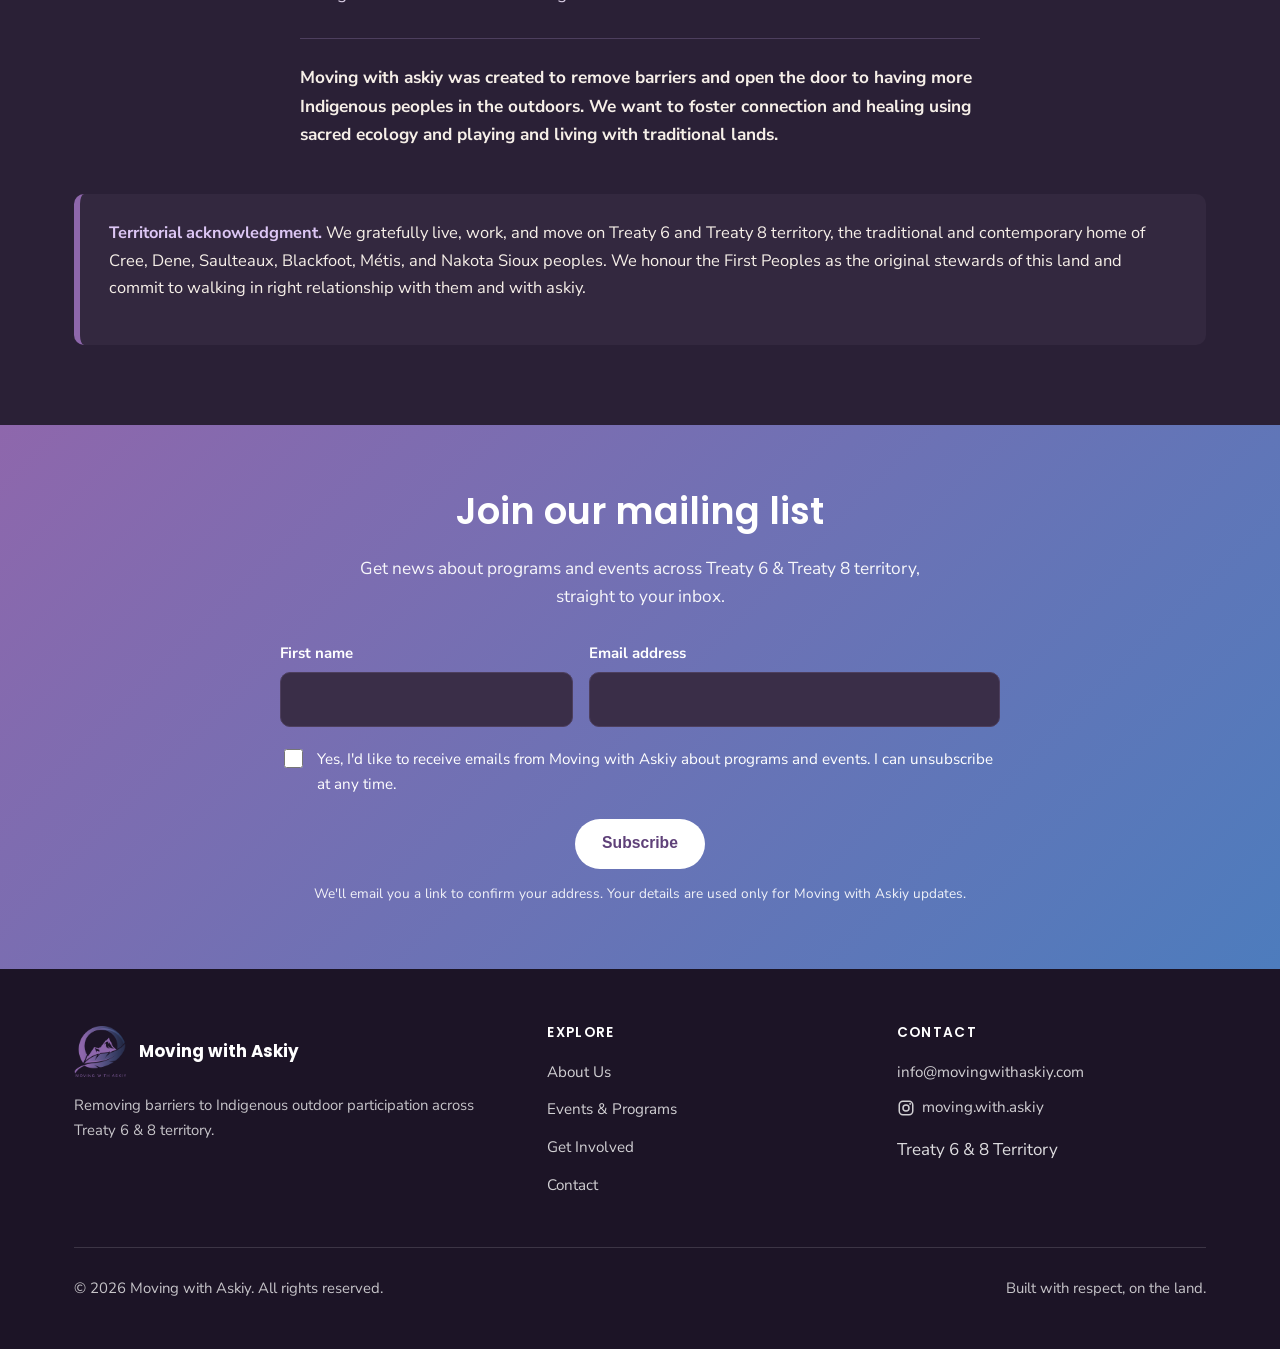
==== commit 6db2c4fc: "minor text formatting changes" ====
--- a/index.html
+++ b/index.html
@@ -49,7 +49,7 @@
         <p class="hero__lede">
           Moving with Askiy walks alongside Indigenous community members across
           Treaty&nbsp;6 &amp; Treaty&nbsp;8 territory, removing barriers to outdoor
-          participation and restoring relationship with askiy &mdash; the land &mdash;
+          participation and restoring relationship with askiy (the land)
           as provider, caregiver, and relation.
         </p>
         <div class="hero__cta">
